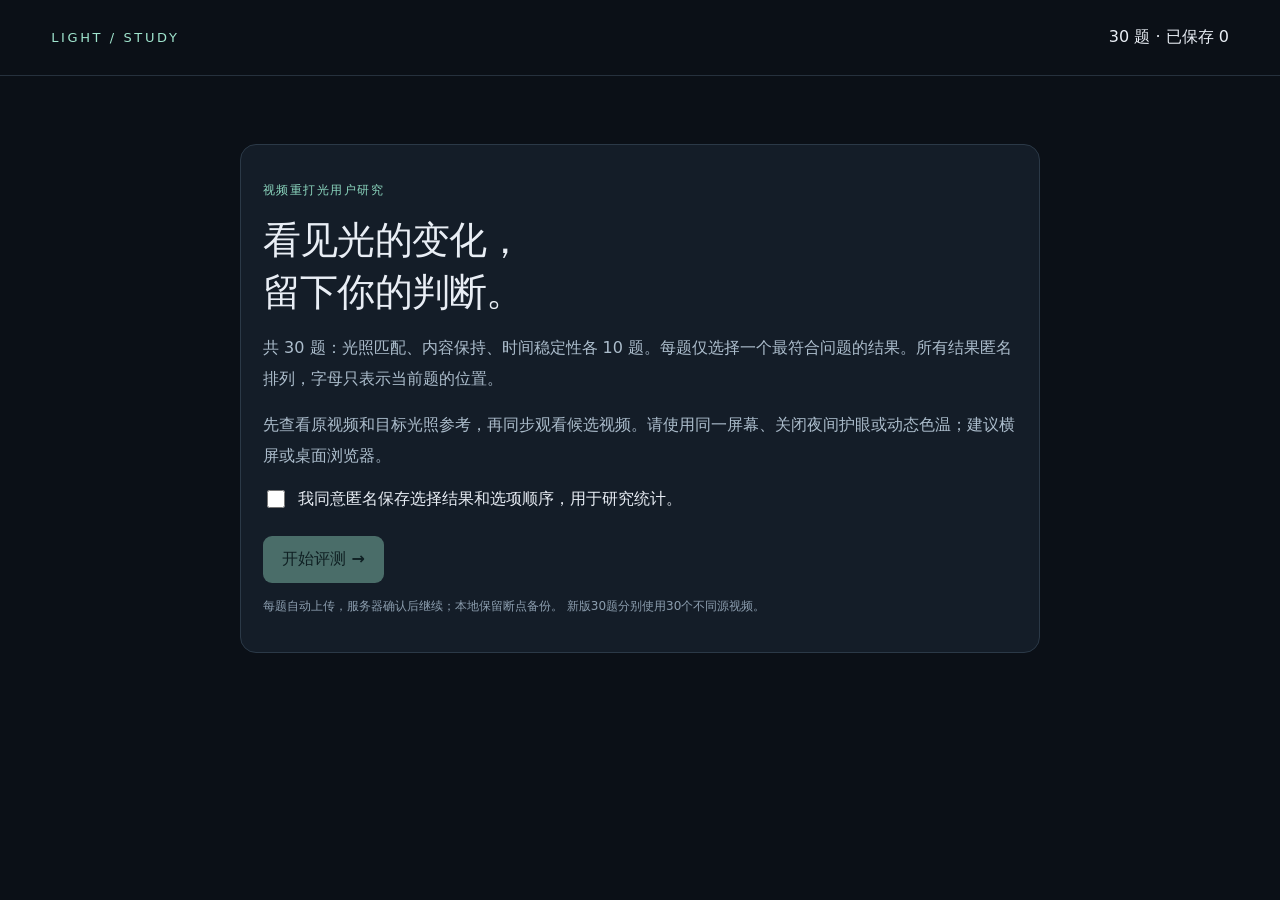
==== index.html @ 3208260b "Fix hidden switch button and switch sessions in place with preserved ballots" ====
<!doctype html><html lang="zh-CN"><meta charset="utf-8"><meta name="viewport" content="width=device-width,initial-scale=1"><title>视频重打光 · 匿名评测</title><link rel="stylesheet" href="style.css?v=switch-v3"><body><header><span class="brand">LIGHT / STUDY</span><span id="progress">正在加载</span></header><main><section id="intro" class="panel"><p class="eyebrow">视频重打光用户研究</p><h1>看见光的变化，<br>留下你的判断。</h1><p>共 30 题：光照匹配、内容保持、时间稳定性各 10 题。每题仅选择一个最符合问题的结果。所有结果匿名排列，字母只表示当前题的位置。</p><p>先查看原视频和目标光照参考，再同步观看候选视频。请使用同一屏幕、关闭夜间护眼或动态色温；建议横屏或桌面浏览器。</p><label><input type="checkbox" id="consent"> 我同意在本浏览器保存匿名选择，完成后导出答卷交给研究组织者。</label><button id="start" disabled>开始评测 →</button><p class="muted" id="notice"></p><button id="newVersion" class="secondary" hidden>保留旧答卷，切换到新版30个不同视频</button></section><section id="study" hidden><div class="question"><span id="category" class="eyebrow"></span><h1 id="title"></h1><p>请选择最符合本题描述的一项。可反复播放、拖动进度，也可返回修改。</p></div><div class="references"><div class="panel"><h3>原视频 · 内容与动作参考</h3><video id="source" muted playsinline preload="metadata"></video></div><div class="panel"><h3>目标光照 · HDRI 预览</h3><img id="target" alt="目标 HDRI 的等距柱状投影预览"><p class="muted">此图用于查看目标环境的颜色与亮度分布；球面方位不直接等同画面左右。结合受光、阴影和高光判断。</p></div></div><div class="toolbar panel"><button id="play">同步播放</button><button id="reset" class="secondary">回到开头</button><label>速度 <select id="speed"><option value="1">1×</option><option value="0.5">0.5×</option></select></label><input id="seek" aria-label="同步播放进度" type="range" min="0" max="1000" value="0"><span id="clock">0.00 / 0.00 s</span><span id="sync" class="muted">等待媒体加载</span></div><div id="options" class="options"></div><div class="footer"><button id="prev" class="secondary">← 上一题</button><span id="save" role="status" aria-live="polite"></span><button id="next" disabled>保存并继续 →</button></div></section><section id="done" class="panel" hidden><p class="eyebrow">评测已完成</p><h1>谢谢你的认真观看。</h1><p>30 个选择已保存在当前浏览器，尚未上传。请下载答卷文件并交给研究组织者；仅关闭网页不会提交答卷。</p><button id="download">下载匿名答卷 JSON</button><p id="download-status" role="status"></p><button id="review">返回检查答案</button></section><div id="error" role="alert" hidden></div></main><script src="app.js?v=switch-v3"></script></body></html>
---- style.css ----
:root{font-family:Inter,"Noto Sans SC",system-ui,sans-serif;color:#e9eef5;background:#0b1017;font-synthesis:none}*{box-sizing:border-box}body{margin:0}header{height:76px;padding:0 4vw;border-bottom:1px solid #26313d;display:flex;align-items:center;justify-content:space-between}.brand{letter-spacing:.2em;font-size:13px;color:#a0e5ce}main{max-width:1920px;margin:auto;padding:32px 4vw 64px}.panel{background:#141d28;border:1px solid #2b3947;border-radius:16px;padding:22px}#intro,#done{max-width:800px;margin:4vh auto}h1{font-size:clamp(24px,3vw,42px);line-height:1.35;letter-spacing:-.02em;margin:12px 0}p{color:#acbdcc;line-height:1.9}h3{font-size:14px;font-weight:500;margin:0 0 14px}.eyebrow{font-size:12px;letter-spacing:.12em;color:#8cd7bf}.muted{font-size:12px;color:#8c9eaf}button{background:#9ce4ca;color:#08251c;border:1px solid transparent;border-radius:9px;padding:12px 18px;font:inherit;cursor:pointer;font-weight:600}button:disabled{opacity:.4;cursor:not-allowed}.secondary{background:transparent;border-color:#4c6074;color:#d1deea}label{display:inline-flex;gap:10px;align-items:center}#intro button{display:block;margin-top:24px}input[type=checkbox]{width:18px;height:18px;accent-color:#9ce4ca}.references{display:grid;grid-template-columns:1fr 1fr;gap:18px;margin:24px 0}.references video{width:100%;max-height:260px;background:#000}.references img{width:100%;height:190px;object-fit:contain}.toolbar{display:flex;align-items:center;gap:14px;flex-wrap:wrap;margin-bottom:18px;padding:14px}#seek{flex:1;min-width:180px;accent-color:#9ce4ca}select{background:#243346;color:white;border:0;border-radius:5px;padding:8px}.options{display:grid;grid-template-columns:repeat(var(--count,5),minmax(220px,1fr));overflow-x:auto;gap:12px;padding:2px 2px 18px}.option{border:2px solid #2b3947;border-radius:12px;background:#141d28;overflow:hidden}.option.selected{border-color:#9ce4ca}.option video{display:block;width:100%;aspect-ratio:16/9;background:#000;object-fit:contain}.option button{border-radius:0;width:100%;background:transparent;color:#dce7f0;text-align:left;padding:16px}.option.selected button{background:#203e36;color:#baf9df}.option button:focus-visible{outline:3px solid #9ce4ca;outline-offset:-3px}.option .quality{padding:0 12px 12px;color:#e0af74;font-size:12px}.footer{display:flex;align-items:center;justify-content:space-between;gap:12px;margin-top:20px}#save{font-size:13px;color:#9ce4ca}#error{position:fixed;bottom:20px;left:10%;right:10%;background:#57282a;border:1px solid #c98484;padding:18px;border-radius:10px}video{pointer-events:none}#clock{font-size:12px;min-width:115px}@media(max-width:750px){main{padding:20px}.references{grid-template-columns:1fr}.options{grid-template-columns:repeat(var(--count,5),260px)}header{padding:0 20px}.footer{flex-wrap:wrap}.question h1{font-size:25px}}

[hidden]{display:none!important}
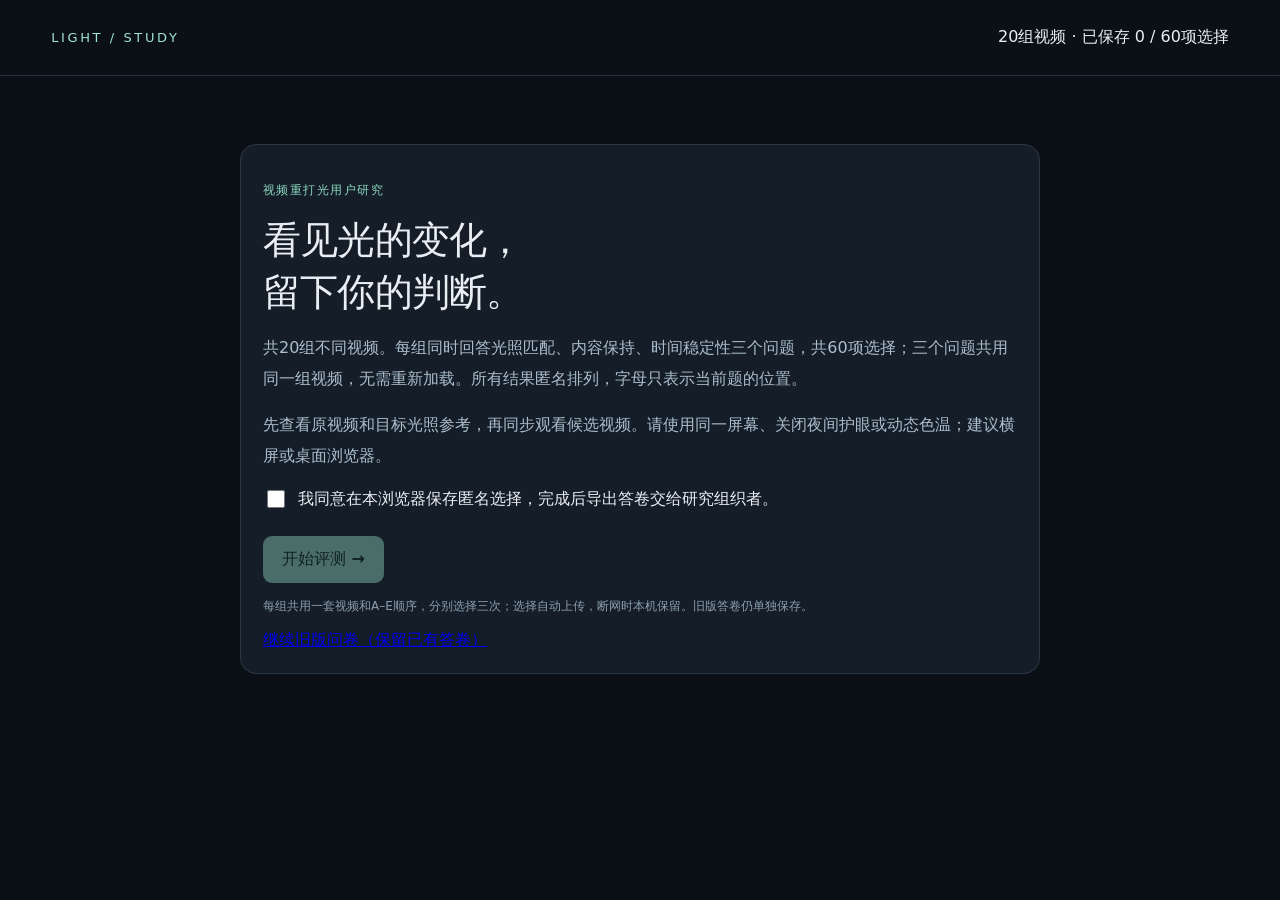
==== commit 18e8f05b: "Improve native media prewarming, bounded fallback and viewer-side route selection" ====
--- a/index.html
+++ b/index.html
@@ -1 +1 @@
-<!doctype html><html lang="zh-CN"><meta charset="utf-8"><meta name="viewport" content="width=device-width,initial-scale=1"><title>视频重打光 · 匿名评测</title><link rel="stylesheet" href="style.css?v=switch-v3"><body><header><span class="brand">LIGHT / STUDY</span><span id="progress">正在加载</span></header><main><section id="intro" class="panel"><p class="eyebrow">视频重打光用户研究</p><h1>看见光的变化，<br>留下你的判断。</h1><p>共 30 题：光照匹配、内容保持、时间稳定性各 10 题。每题仅选择一个最符合问题的结果。所有结果匿名排列，字母只表示当前题的位置。</p><p>先查看原视频和目标光照参考，再同步观看候选视频。请使用同一屏幕、关闭夜间护眼或动态色温；建议横屏或桌面浏览器。</p><label><input type="checkbox" id="consent"> 我同意在本浏览器保存匿名选择，完成后导出答卷交给研究组织者。</label><button id="start" disabled>开始评测 →</button><p class="muted" id="notice"></p><button id="newVersion" class="secondary" hidden>保留旧答卷，切换到新版30个不同视频</button></section><section id="study" hidden><div class="question"><span id="category" class="eyebrow"></span><h1 id="title"></h1><p>请选择最符合本题描述的一项。可反复播放、拖动进度，也可返回修改。</p></div><div class="references"><div class="panel"><h3>原视频 · 内容与动作参考</h3><video id="source" muted playsinline preload="metadata"></video></div><div class="panel"><h3>目标光照 · HDRI 预览</h3><img id="target" alt="目标 HDRI 的等距柱状投影预览"><p class="muted">此图用于查看目标环境的颜色与亮度分布；球面方位不直接等同画面左右。结合受光、阴影和高光判断。</p></div></div><div class="toolbar panel"><button id="play">同步播放</button><button id="reset" class="secondary">回到开头</button><label>速度 <select id="speed"><option value="1">1×</option><option value="0.5">0.5×</option></select></label><input id="seek" aria-label="同步播放进度" type="range" min="0" max="1000" value="0"><span id="clock">0.00 / 0.00 s</span><span id="sync" class="muted">等待媒体加载</span></div><div id="options" class="options"></div><div class="footer"><button id="prev" class="secondary">← 上一题</button><span id="save" role="status" aria-live="polite"></span><button id="next" disabled>保存并继续 →</button></div></section><section id="done" class="panel" hidden><p class="eyebrow">评测已完成</p><h1>谢谢你的认真观看。</h1><p>30 个选择已保存在当前浏览器，尚未上传。请下载答卷文件并交给研究组织者；仅关闭网页不会提交答卷。</p><button id="download">下载匿名答卷 JSON</button><p id="download-status" role="status"></p><button id="review">返回检查答案</button></section><div id="error" role="alert" hidden></div></main><script src="app.js?v=switch-v3"></script></body></html>
+<!doctype html><html lang="zh-CN"><meta charset="utf-8"><meta name="viewport" content="width=device-width,initial-scale=1"><title>视频重打光 · 匿名评测</title><link rel="stylesheet" href="style.css?v=groups20-v3"><link rel="preconnect" href="https://raw.githubusercontent.com" crossorigin><link rel="preconnect" href="https://jbwjhodmyipokituokgv.supabase.co" crossorigin><body><header><span class="brand">LIGHT / STUDY</span><span id="progress">正在加载</span></header><main><section id="intro" class="panel"><p class="eyebrow">视频重打光用户研究</p><h1>看见光的变化，<br>留下你的判断。</h1><p>共20组不同视频。每组同时回答光照匹配、内容保持、时间稳定性三个问题，共60项选择；三个问题共用同一组视频，无需重新加载。所有结果匿名排列，字母只表示当前题的位置。</p><p>先查看原视频和目标光照参考，再同步观看候选视频。请使用同一屏幕、关闭夜间护眼或动态色温；建议横屏或桌面浏览器。</p><label><input type="checkbox" id="consent"> 我同意在本浏览器保存匿名选择，完成后导出答卷交给研究组织者。</label><button id="start" disabled>开始评测 →</button><p class="muted" id="notice"></p><a href="legacy.html">继续旧版问卷（保留已有答卷）</a></section><section id="study" hidden><div class="question"><span id="category" class="eyebrow"></span><h1 id="title"></h1><p>请选择最符合本题描述的一项。可反复播放、拖动进度，也可返回修改。</p></div><div class="references"><div class="panel"><h3>原视频 · 内容与动作参考</h3><video id="source" muted playsinline preload="metadata"></video></div><div class="panel"><h3>目标光照 · HDRI 预览</h3><img id="target" alt="目标 HDRI 的等距柱状投影预览"><p class="muted">此图用于查看目标环境的颜色与亮度分布；球面方位不直接等同画面左右。结合受光、阴影和高光判断。</p></div></div><div class="toolbar panel"><button id="play">同步播放</button><label>视频线路 <select id="delivery"><option value="auto">自动测速</option><option value="github">GitHub</option><option value="supabase">备用线路</option></select></label><button id="retryMedia" class="secondary" hidden>重新加载视频</button><button id="reset" class="secondary">回到开头</button><label>速度 <select id="speed"><option value="1">1×</option><option value="0.5">0.5×</option></select></label><input id="seek" aria-label="同步播放进度" type="range" min="0" max="1000" value="0"><span id="clock">0.00 / 0.00 s</span><span id="sync" class="muted">等待媒体加载</span></div><div id="options" class="options"></div><div id="groupQuestions"></div><div class="footer"><button id="retryUpload" class="secondary" hidden>重试上传选择</button><button id="prev" class="secondary">← 上一题</button><span id="save" role="status" aria-live="polite"></span><button id="next" disabled>保存并继续 →</button></div></section><section id="done" class="panel" hidden><p class="eyebrow">评测已完成</p><h1>谢谢你的认真观看。</h1><p id="doneCopy">20组视频的60项选择保存状态会显示在这里。</p><button id="download">下载匿名答卷 JSON</button><p id="download-status" role="status"></p><button id="review">返回检查答案</button></section><div id="error" role="alert" hidden></div></main><script src="player.js?v=groups20-v3"></script><script src="app20.js?v=groups20-v3"></script></body></html>
--- a/style.css
+++ b/style.css
@@ -1,3 +1,5 @@
 :root{font-family:Inter,"Noto Sans SC",system-ui,sans-serif;color:#e9eef5;background:#0b1017;font-synthesis:none}*{box-sizing:border-box}body{margin:0}header{height:76px;padding:0 4vw;border-bottom:1px solid #26313d;display:flex;align-items:center;justify-content:space-between}.brand{letter-spacing:.2em;font-size:13px;color:#a0e5ce}main{max-width:1920px;margin:auto;padding:32px 4vw 64px}.panel{background:#141d28;border:1px solid #2b3947;border-radius:16px;padding:22px}#intro,#done{max-width:800px;margin:4vh auto}h1{font-size:clamp(24px,3vw,42px);line-height:1.35;letter-spacing:-.02em;margin:12px 0}p{color:#acbdcc;line-height:1.9}h3{font-size:14px;font-weight:500;margin:0 0 14px}.eyebrow{font-size:12px;letter-spacing:.12em;color:#8cd7bf}.muted{font-size:12px;color:#8c9eaf}button{background:#9ce4ca;color:#08251c;border:1px solid transparent;border-radius:9px;padding:12px 18px;font:inherit;cursor:pointer;font-weight:600}button:disabled{opacity:.4;cursor:not-allowed}.secondary{background:transparent;border-color:#4c6074;color:#d1deea}label{display:inline-flex;gap:10px;align-items:center}#intro button{display:block;margin-top:24px}input[type=checkbox]{width:18px;height:18px;accent-color:#9ce4ca}.references{display:grid;grid-template-columns:1fr 1fr;gap:18px;margin:24px 0}.references video{width:100%;max-height:260px;background:#000}.references img{width:100%;height:190px;object-fit:contain}.toolbar{display:flex;align-items:center;gap:14px;flex-wrap:wrap;margin-bottom:18px;padding:14px}#seek{flex:1;min-width:180px;accent-color:#9ce4ca}select{background:#243346;color:white;border:0;border-radius:5px;padding:8px}.options{display:grid;grid-template-columns:repeat(var(--count,5),minmax(220px,1fr));overflow-x:auto;gap:12px;padding:2px 2px 18px}.option{border:2px solid #2b3947;border-radius:12px;background:#141d28;overflow:hidden}.option.selected{border-color:#9ce4ca}.option video{display:block;width:100%;aspect-ratio:16/9;background:#000;object-fit:contain}.option button{border-radius:0;width:100%;background:transparent;color:#dce7f0;text-align:left;padding:16px}.option.selected button{background:#203e36;color:#baf9df}.option button:focus-visible{outline:3px solid #9ce4ca;outline-offset:-3px}.option .quality{padding:0 12px 12px;color:#e0af74;font-size:12px}.footer{display:flex;align-items:center;justify-content:space-between;gap:12px;margin-top:20px}#save{font-size:13px;color:#9ce4ca}#error{position:fixed;bottom:20px;left:10%;right:10%;background:#57282a;border:1px solid #c98484;padding:18px;border-radius:10px}video{pointer-events:none}#clock{font-size:12px;min-width:115px}@media(max-width:750px){main{padding:20px}.references{grid-template-columns:1fr}.options{grid-template-columns:repeat(var(--count,5),260px)}header{padding:0 20px}.footer{flex-wrap:wrap}.question h1{font-size:25px}}
 
 [hidden]{display:none!important}
+
+.question-choice{border:1px solid #354758;border-radius:12px;padding:18px;margin:18px 0}.question-choice legend{color:#dce7f0;line-height:1.6;padding:0 8px}.choice-row{display:grid;grid-template-columns:repeat(5,minmax(60px,1fr));gap:10px}.choice-row button{background:#243346;color:#dce7f0}.choice-row button.selected{background:#9ce4ca;color:#08251c;border-color:#c6ffed}.option-label{padding:16px;font-weight:600;color:#dce7f0}
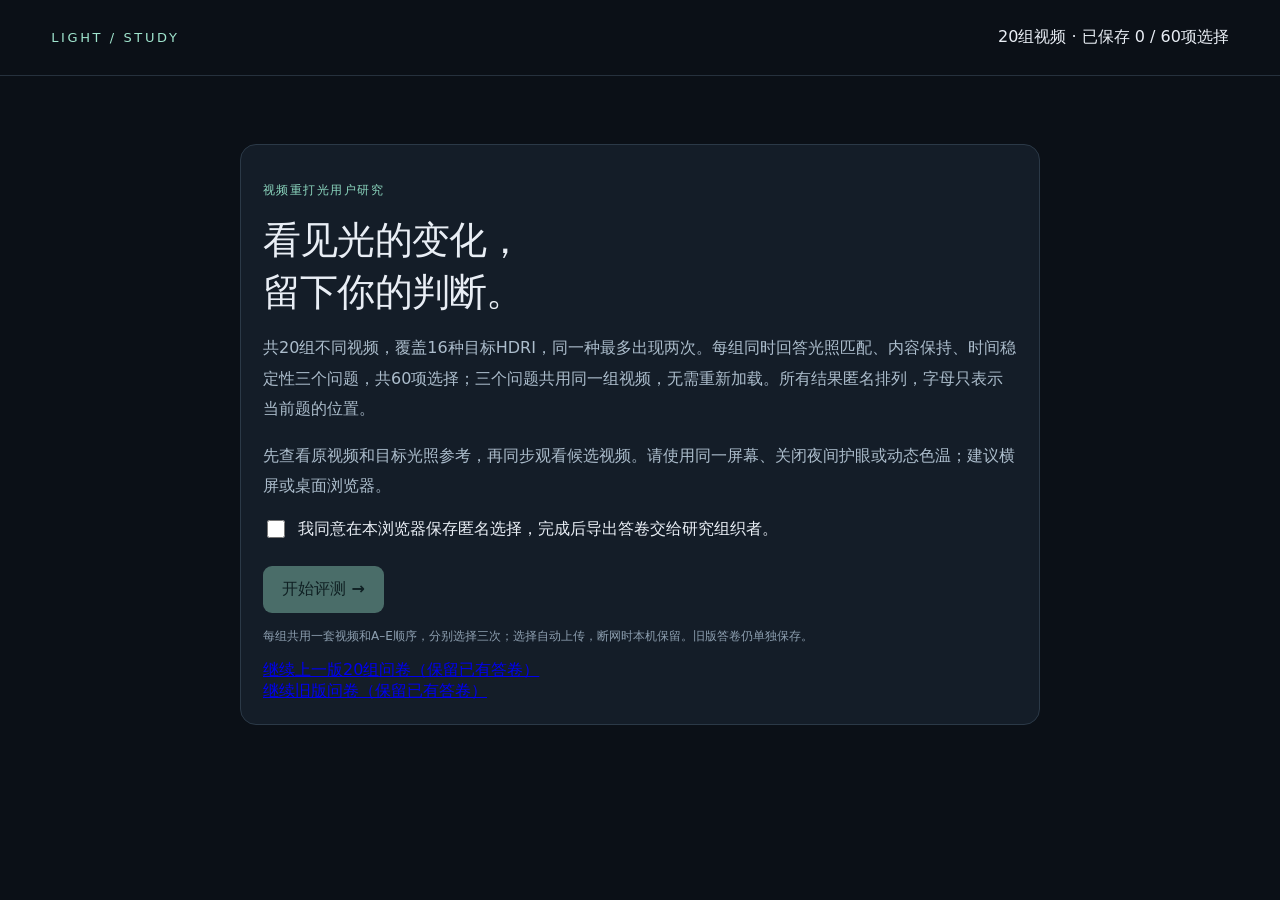
==== commit 107863fd: "Improve native media prewarming, bounded fallback and viewer-side route selection" ====
--- a/index.html
+++ b/index.html
@@ -1 +1 @@
-<!doctype html><html lang="zh-CN"><meta charset="utf-8"><meta name="viewport" content="width=device-width,initial-scale=1"><title>视频重打光 · 匿名评测</title><link rel="stylesheet" href="style.css?v=groups20-v3"><link rel="preconnect" href="https://raw.githubusercontent.com" crossorigin><link rel="preconnect" href="https://jbwjhodmyipokituokgv.supabase.co" crossorigin><body><header><span class="brand">LIGHT / STUDY</span><span id="progress">正在加载</span></header><main><section id="intro" class="panel"><p class="eyebrow">视频重打光用户研究</p><h1>看见光的变化，<br>留下你的判断。</h1><p>共20组不同视频。每组同时回答光照匹配、内容保持、时间稳定性三个问题，共60项选择；三个问题共用同一组视频，无需重新加载。所有结果匿名排列，字母只表示当前题的位置。</p><p>先查看原视频和目标光照参考，再同步观看候选视频。请使用同一屏幕、关闭夜间护眼或动态色温；建议横屏或桌面浏览器。</p><label><input type="checkbox" id="consent"> 我同意在本浏览器保存匿名选择，完成后导出答卷交给研究组织者。</label><button id="start" disabled>开始评测 →</button><p class="muted" id="notice"></p><a href="legacy.html">继续旧版问卷（保留已有答卷）</a></section><section id="study" hidden><div class="question"><span id="category" class="eyebrow"></span><h1 id="title"></h1><p>请选择最符合本题描述的一项。可反复播放、拖动进度，也可返回修改。</p></div><div class="references"><div class="panel"><h3>原视频 · 内容与动作参考</h3><video id="source" muted playsinline preload="metadata"></video></div><div class="panel"><h3>目标光照 · HDRI 预览</h3><img id="target" alt="目标 HDRI 的等距柱状投影预览"><p class="muted">此图用于查看目标环境的颜色与亮度分布；球面方位不直接等同画面左右。结合受光、阴影和高光判断。</p></div></div><div class="toolbar panel"><button id="play">同步播放</button><label>视频线路 <select id="delivery"><option value="auto">自动测速</option><option value="github">GitHub</option><option value="supabase">备用线路</option></select></label><button id="retryMedia" class="secondary" hidden>重新加载视频</button><button id="reset" class="secondary">回到开头</button><label>速度 <select id="speed"><option value="1">1×</option><option value="0.5">0.5×</option></select></label><input id="seek" aria-label="同步播放进度" type="range" min="0" max="1000" value="0"><span id="clock">0.00 / 0.00 s</span><span id="sync" class="muted">等待媒体加载</span></div><div id="options" class="options"></div><div id="groupQuestions"></div><div class="footer"><button id="retryUpload" class="secondary" hidden>重试上传选择</button><button id="prev" class="secondary">← 上一题</button><span id="save" role="status" aria-live="polite"></span><button id="next" disabled>保存并继续 →</button></div></section><section id="done" class="panel" hidden><p class="eyebrow">评测已完成</p><h1>谢谢你的认真观看。</h1><p id="doneCopy">20组视频的60项选择保存状态会显示在这里。</p><button id="download">下载匿名答卷 JSON</button><p id="download-status" role="status"></p><button id="review">返回检查答案</button></section><div id="error" role="alert" hidden></div></main><script src="player.js?v=groups20-v3"></script><script src="app20.js?v=groups20-v3"></script></body></html>
+<!doctype html><html lang="zh-CN"><meta charset="utf-8"><meta name="viewport" content="width=device-width,initial-scale=1"><title>视频重打光 · 匿名评测</title><link rel="stylesheet" href="style.css?v=loading-v5"><link rel="preconnect" href="https://raw.githubusercontent.com" crossorigin><link rel="preconnect" href="https://jbwjhodmyipokituokgv.supabase.co" crossorigin><body><header><span class="brand">LIGHT / STUDY</span><span id="progress">正在加载</span></header><main><section id="intro" class="panel"><p class="eyebrow">视频重打光用户研究</p><h1>看见光的变化，<br>留下你的判断。</h1><p>共20组不同视频，覆盖16种目标HDRI，同一种最多出现两次。每组同时回答光照匹配、内容保持、时间稳定性三个问题，共60项选择；三个问题共用同一组视频，无需重新加载。所有结果匿名排列，字母只表示当前题的位置。</p><p>先查看原视频和目标光照参考，再同步观看候选视频。请使用同一屏幕、关闭夜间护眼或动态色温；建议横屏或桌面浏览器。</p><label><input type="checkbox" id="consent"> 我同意在本浏览器保存匿名选择，完成后导出答卷交给研究组织者。</label><button id="start" disabled>开始评测 →</button><p class="muted" id="notice"></p><a href="previous20.html">继续上一版20组问卷（保留已有答卷）</a><br><a href="legacy.html">继续旧版问卷（保留已有答卷）</a></section><section id="study" hidden><div class="question"><span id="category" class="eyebrow"></span><h1 id="title"></h1><p>请选择最符合本题描述的一项。可反复播放、拖动进度，也可返回修改。</p></div><div class="references"><div class="panel"><h3>原视频 · 内容与动作参考</h3><video id="source" muted playsinline preload="metadata"></video></div><div class="panel"><h3>目标光照 · HDRI 预览</h3><img id="target" alt="目标 HDRI 的等距柱状投影预览"><p class="muted">此图用于查看目标环境的颜色与亮度分布；球面方位不直接等同画面左右。结合受光、阴影和高光判断。</p></div></div><div class="toolbar panel"><button id="play">同步播放</button><label>视频线路 <select id="delivery"><option value="auto">自动测速</option><option value="github">GitHub</option><option value="supabase">备用线路</option></select></label><button id="retryMedia" class="secondary" hidden>重新加载视频</button><button id="reset" class="secondary">回到开头</button><label>速度 <select id="speed"><option value="1">1×</option><option value="0.5">0.5×</option></select></label><input id="seek" aria-label="同步播放进度" type="range" min="0" max="1000" value="0"><span id="clock">0.00 / 0.00 s</span><span id="sync" class="muted">等待媒体加载</span></div><div id="options" class="options"></div><div id="groupQuestions"></div><div class="footer"><button id="retryUpload" class="secondary" hidden>重试上传选择</button><button id="prev" class="secondary">← 上一题</button><span id="save" role="status" aria-live="polite"></span><button id="next" disabled>保存并继续 →</button></div></section><section id="done" class="panel" hidden><p class="eyebrow">评测已完成</p><h1>谢谢你的认真观看。</h1><p id="doneCopy">20组视频的60项选择保存状态会显示在这里。</p><button id="download">下载匿名答卷 JSON</button><p id="download-status" role="status"></p><button id="review">返回检查答案</button></section><div id="error" role="alert" hidden></div></main><script src="player.js?v=loading-v5"></script><script src="app20.js?v=hdri20-v4"></script></body></html>
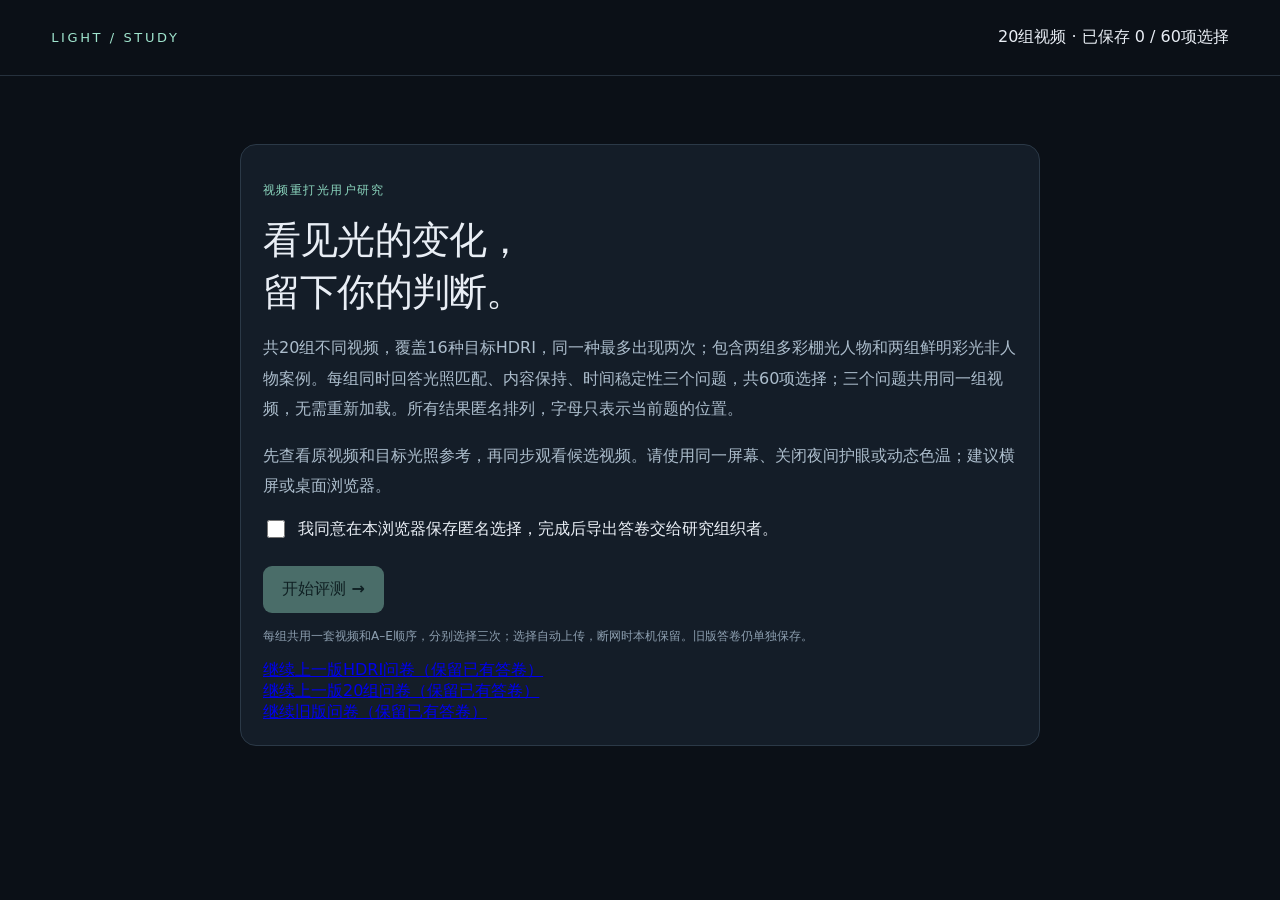
==== commit 96a371fd: "Improve native media prewarming, bounded fallback and viewer-side route selection" ====
--- a/index.html
+++ b/index.html
@@ -1 +1 @@
-<!doctype html><html lang="zh-CN"><meta charset="utf-8"><meta name="viewport" content="width=device-width,initial-scale=1"><title>视频重打光 · 匿名评测</title><link rel="stylesheet" href="style.css?v=loading-v5"><link rel="preconnect" href="https://raw.githubusercontent.com" crossorigin><link rel="preconnect" href="https://jbwjhodmyipokituokgv.supabase.co" crossorigin><body><header><span class="brand">LIGHT / STUDY</span><span id="progress">正在加载</span></header><main><section id="intro" class="panel"><p class="eyebrow">视频重打光用户研究</p><h1>看见光的变化，<br>留下你的判断。</h1><p>共20组不同视频，覆盖16种目标HDRI，同一种最多出现两次。每组同时回答光照匹配、内容保持、时间稳定性三个问题，共60项选择；三个问题共用同一组视频，无需重新加载。所有结果匿名排列，字母只表示当前题的位置。</p><p>先查看原视频和目标光照参考，再同步观看候选视频。请使用同一屏幕、关闭夜间护眼或动态色温；建议横屏或桌面浏览器。</p><label><input type="checkbox" id="consent"> 我同意在本浏览器保存匿名选择，完成后导出答卷交给研究组织者。</label><button id="start" disabled>开始评测 →</button><p class="muted" id="notice"></p><a href="previous20.html">继续上一版20组问卷（保留已有答卷）</a><br><a href="legacy.html">继续旧版问卷（保留已有答卷）</a></section><section id="study" hidden><div class="question"><span id="category" class="eyebrow"></span><h1 id="title"></h1><p>请选择最符合本题描述的一项。可反复播放、拖动进度，也可返回修改。</p></div><div class="references"><div class="panel"><h3>原视频 · 内容与动作参考</h3><video id="source" muted playsinline preload="metadata"></video></div><div class="panel"><h3>目标光照 · HDRI 预览</h3><img id="target" alt="目标 HDRI 的等距柱状投影预览"><p class="muted">此图用于查看目标环境的颜色与亮度分布；球面方位不直接等同画面左右。结合受光、阴影和高光判断。</p></div></div><div class="toolbar panel"><button id="play">同步播放</button><label>视频线路 <select id="delivery"><option value="auto">自动测速</option><option value="github">GitHub</option><option value="supabase">备用线路</option></select></label><button id="retryMedia" class="secondary" hidden>重新加载视频</button><button id="reset" class="secondary">回到开头</button><label>速度 <select id="speed"><option value="1">1×</option><option value="0.5">0.5×</option></select></label><input id="seek" aria-label="同步播放进度" type="range" min="0" max="1000" value="0"><span id="clock">0.00 / 0.00 s</span><span id="sync" class="muted">等待媒体加载</span></div><div id="options" class="options"></div><div id="groupQuestions"></div><div class="footer"><button id="retryUpload" class="secondary" hidden>重试上传选择</button><button id="prev" class="secondary">← 上一题</button><span id="save" role="status" aria-live="polite"></span><button id="next" disabled>保存并继续 →</button></div></section><section id="done" class="panel" hidden><p class="eyebrow">评测已完成</p><h1>谢谢你的认真观看。</h1><p id="doneCopy">20组视频的60项选择保存状态会显示在这里。</p><button id="download">下载匿名答卷 JSON</button><p id="download-status" role="status"></p><button id="review">返回检查答案</button></section><div id="error" role="alert" hidden></div></main><script src="player.js?v=loading-v5"></script><script src="app20.js?v=hdri20-v4"></script></body></html>
+<!doctype html><html lang="zh-CN"><meta charset="utf-8"><meta name="viewport" content="width=device-width,initial-scale=1"><title>视频重打光 · 匿名评测</title><link rel="stylesheet" href="style.css?v=loading-v5"><link rel="preconnect" href="https://raw.githubusercontent.com" crossorigin><link rel="preconnect" href="https://jbwjhodmyipokituokgv.supabase.co" crossorigin><body><header><span class="brand">LIGHT / STUDY</span><span id="progress">正在加载</span></header><main><section id="intro" class="panel"><p class="eyebrow">视频重打光用户研究</p><h1>看见光的变化，<br>留下你的判断。</h1><p>共20组不同视频，覆盖16种目标HDRI，同一种最多出现两次；包含两组多彩棚光人物和两组鲜明彩光非人物案例。每组同时回答光照匹配、内容保持、时间稳定性三个问题，共60项选择；三个问题共用同一组视频，无需重新加载。所有结果匿名排列，字母只表示当前题的位置。</p><p>先查看原视频和目标光照参考，再同步观看候选视频。请使用同一屏幕、关闭夜间护眼或动态色温；建议横屏或桌面浏览器。</p><label><input type="checkbox" id="consent"> 我同意在本浏览器保存匿名选择，完成后导出答卷交给研究组织者。</label><button id="start" disabled>开始评测 →</button><p class="muted" id="notice"></p><a href="previous-hdri20.html">继续上一版HDRI问卷（保留已有答卷）</a><br><a href="previous20.html">继续上一版20组问卷（保留已有答卷）</a><br><a href="legacy.html">继续旧版问卷（保留已有答卷）</a></section><section id="study" hidden><div class="question"><span id="category" class="eyebrow"></span><h1 id="title"></h1><p>请选择最符合本题描述的一项。可反复播放、拖动进度，也可返回修改。</p></div><div class="references"><div class="panel"><h3>原视频 · 内容与动作参考</h3><video id="source" muted playsinline preload="metadata"></video></div><div class="panel"><h3>目标光照 · HDRI 预览</h3><img id="target" alt="目标 HDRI 的等距柱状投影预览"><p class="muted">此图用于查看目标环境的颜色与亮度分布；球面方位不直接等同画面左右。结合受光、阴影和高光判断。</p></div></div><div class="toolbar panel"><button id="play">同步播放</button><label>视频线路 <select id="delivery"><option value="auto">自动测速</option><option value="github">GitHub</option><option value="supabase">备用线路</option></select></label><button id="retryMedia" class="secondary" hidden>重新加载视频</button><button id="reset" class="secondary">回到开头</button><label>速度 <select id="speed"><option value="1">1×</option><option value="0.5">0.5×</option></select></label><input id="seek" aria-label="同步播放进度" type="range" min="0" max="1000" value="0"><span id="clock">0.00 / 0.00 s</span><span id="sync" class="muted">等待媒体加载</span></div><div id="options" class="options"></div><div id="groupQuestions"></div><div class="footer"><button id="retryUpload" class="secondary" hidden>重试上传选择</button><button id="prev" class="secondary">← 上一题</button><span id="save" role="status" aria-live="polite"></span><button id="next" disabled>保存并继续 →</button></div></section><section id="done" class="panel" hidden><p class="eyebrow">评测已完成</p><h1>谢谢你的认真观看。</h1><p id="doneCopy">20组视频的60项选择保存状态会显示在这里。</p><button id="download">下载匿名答卷 JSON</button><p id="download-status" role="status"></p><button id="review">返回检查答案</button></section><div id="error" role="alert" hidden></div></main><script src="player.js?v=loading-v5"></script><script src="app20.js?v=rich20-v5"></script></body></html>
